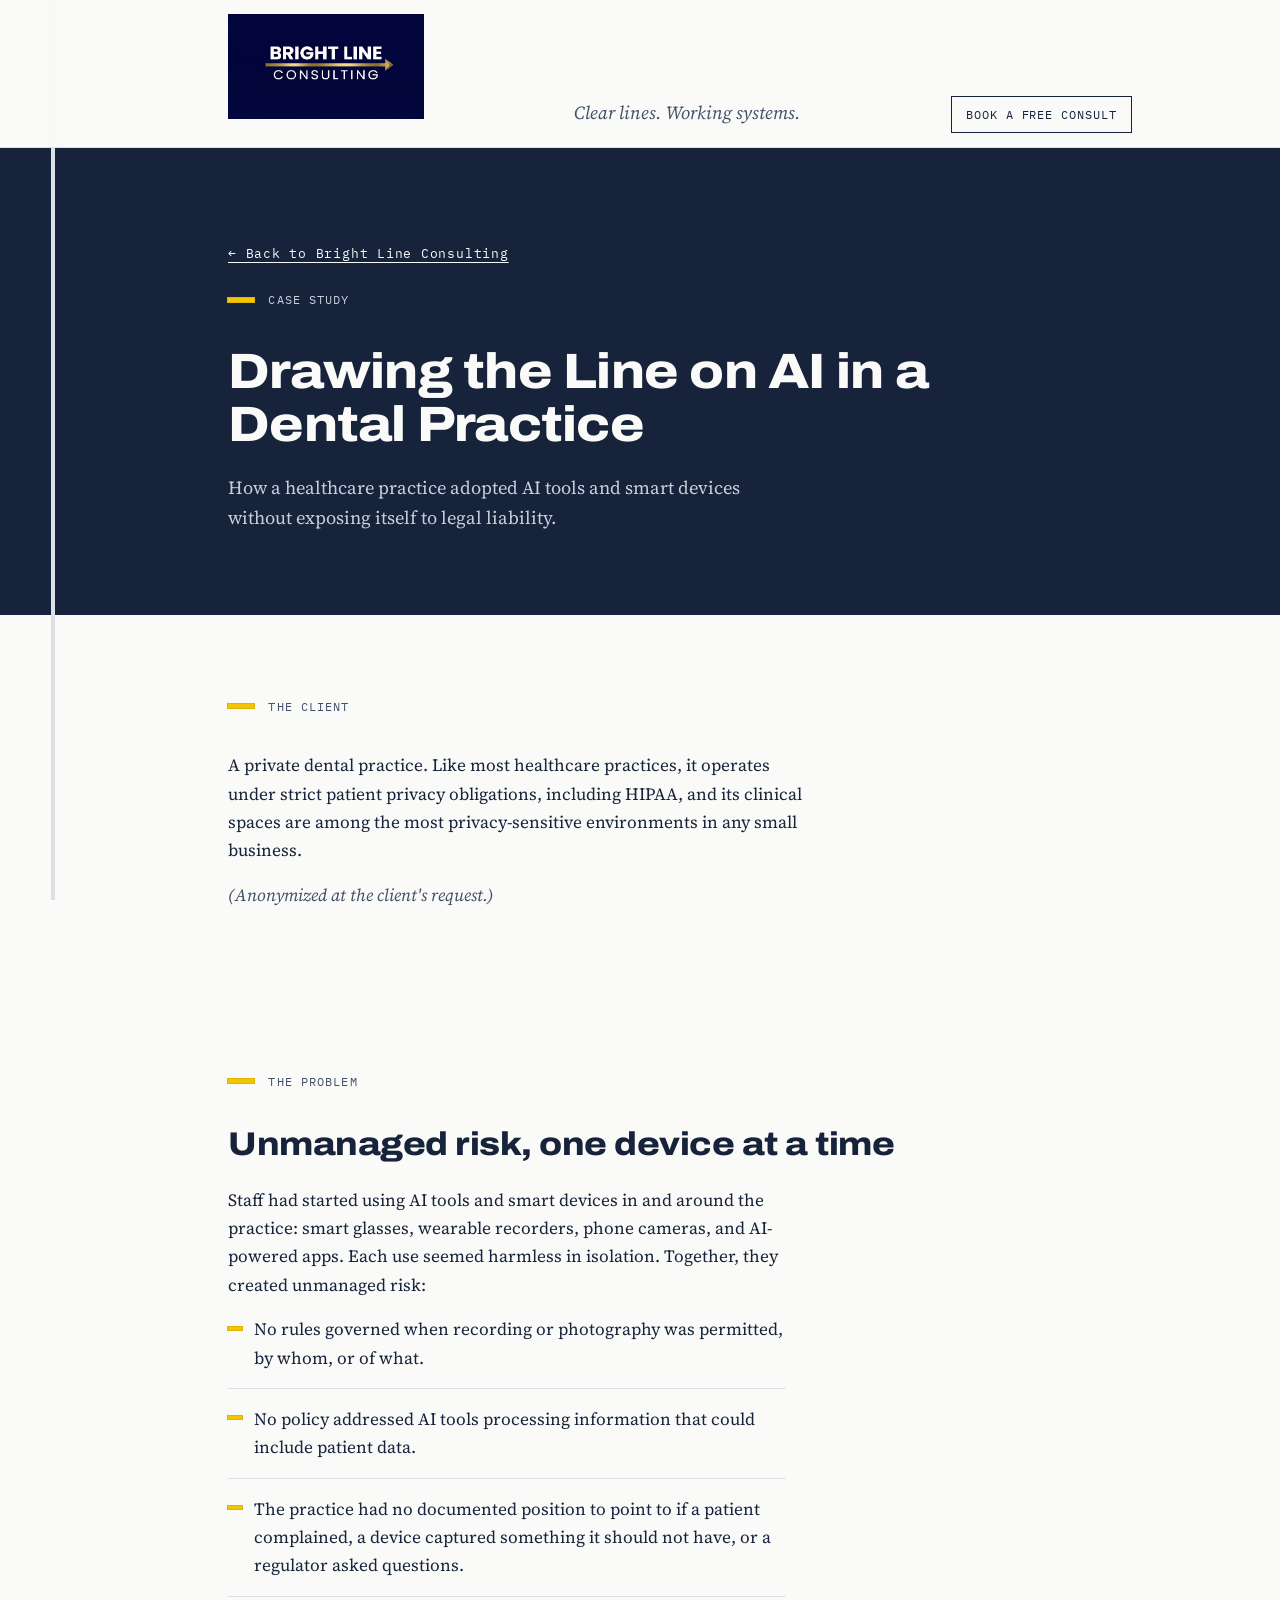
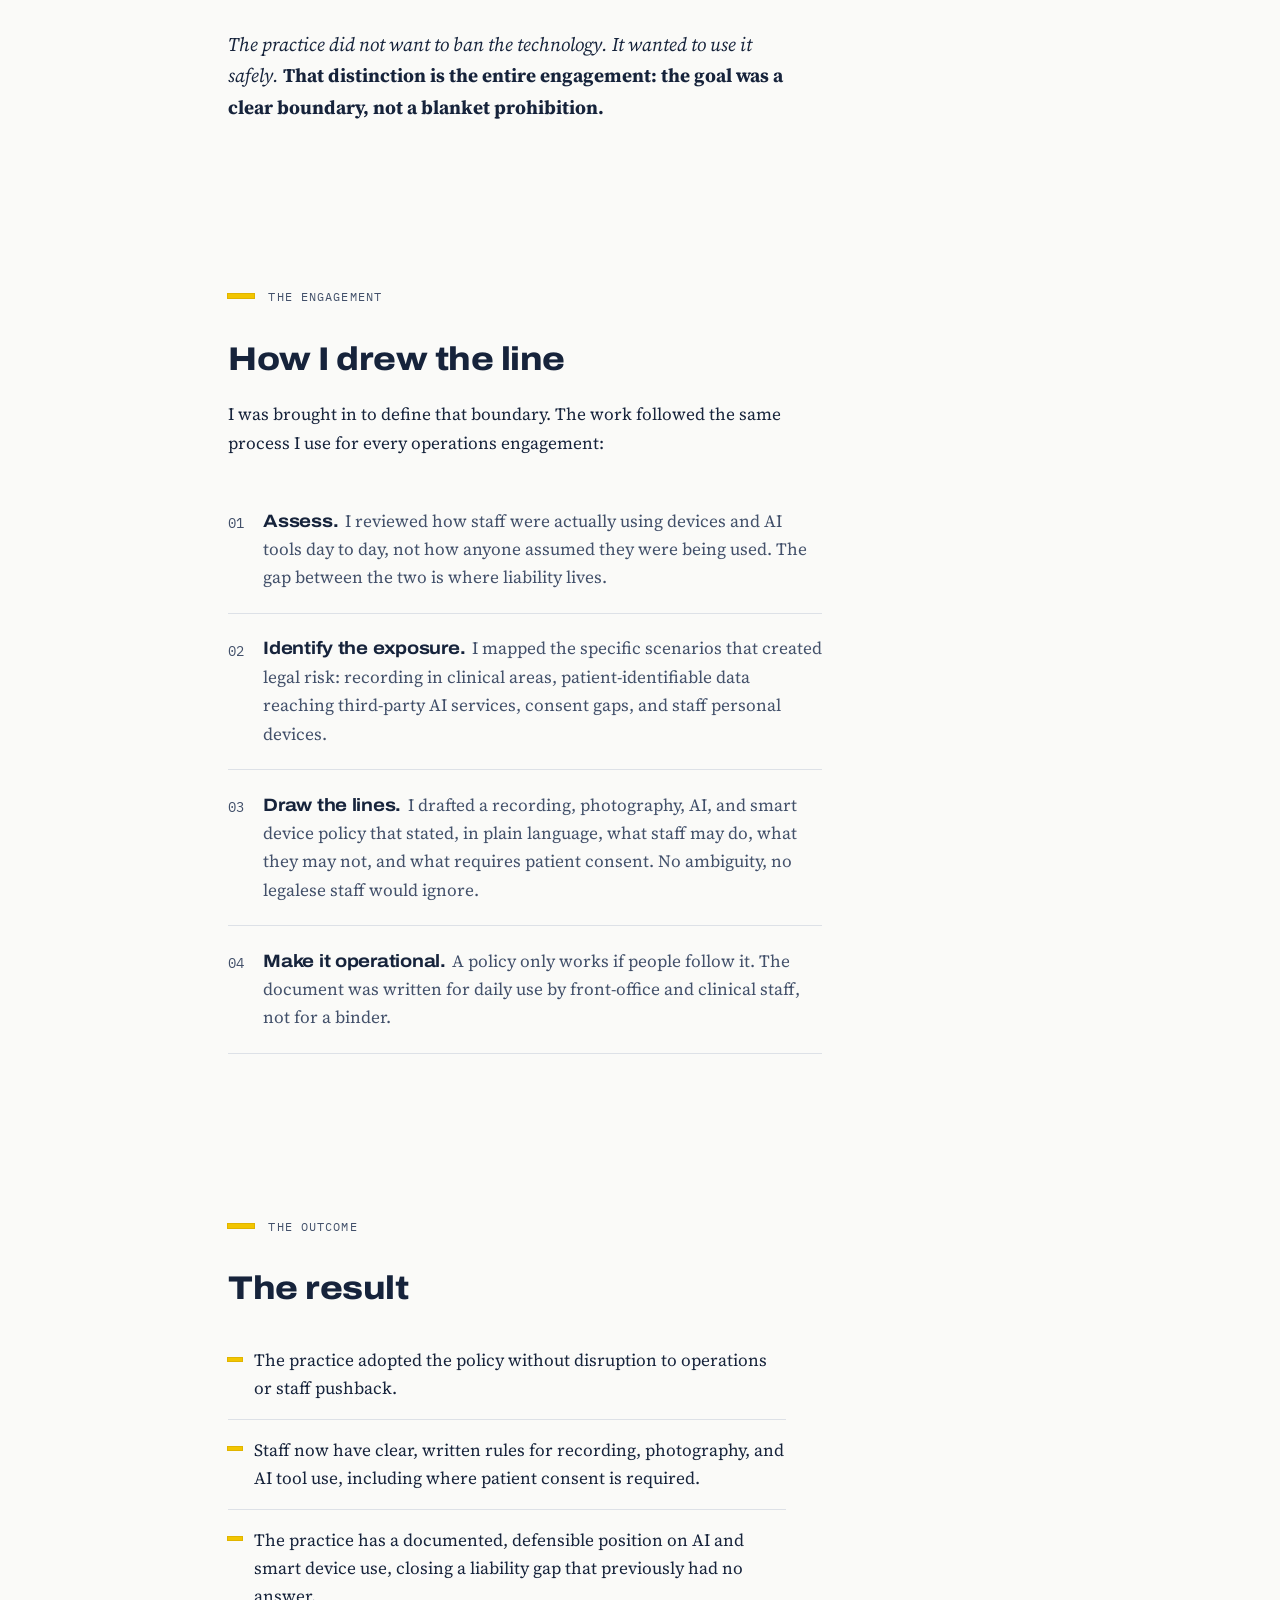
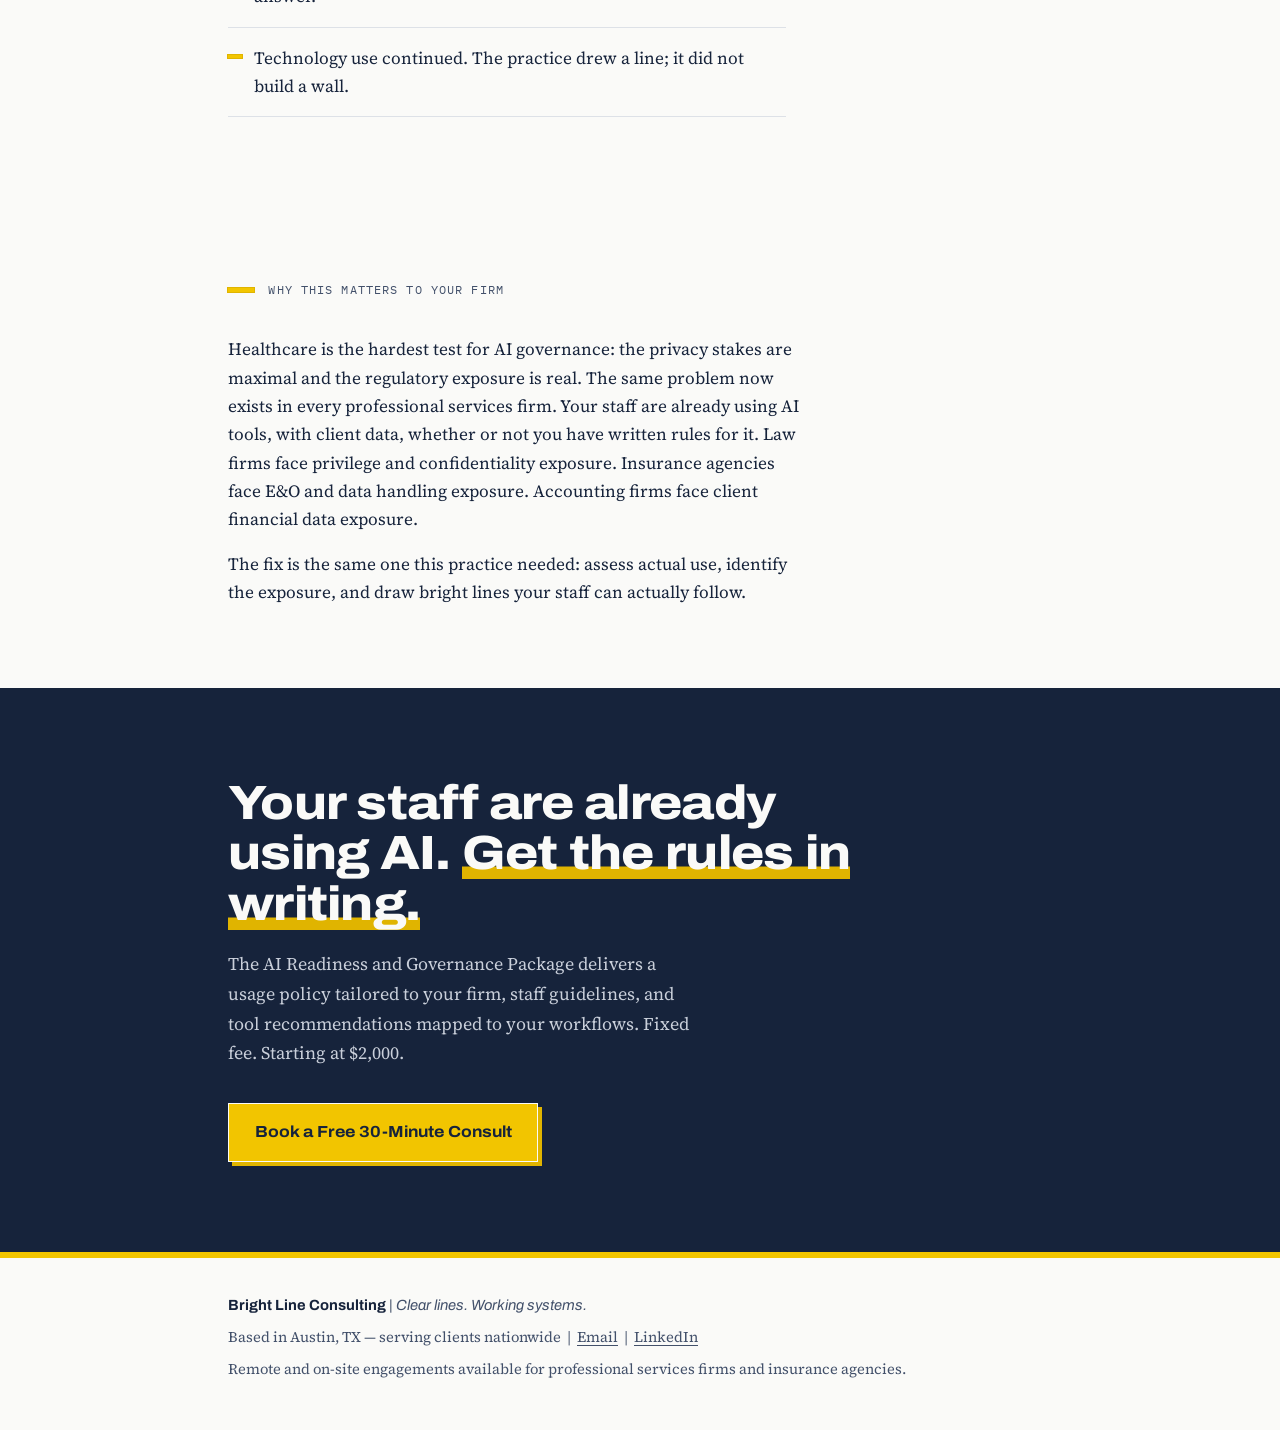
==== case-study-dental.html @ 55d547b2 "Adding dental case study page." ====
<!DOCTYPE html>
<html lang="en">
<head>
<meta charset="UTF-8">
<meta name="viewport" content="width=device-width, initial-scale=1.0">
<title>Case Study: Drawing the Line on AI in a Dental Practice | Bright Line Consulting</title>
<meta name="description" content="How a healthcare practice adopted AI tools and smart devices without exposing itself to legal liability. A Bright Line Consulting case study.">
<link rel="preconnect" href="https://fonts.googleapis.com">
<link rel="preconnect" href="https://fonts.gstatic.com" crossorigin>
<link href="https://fonts.googleapis.com/css2?family=Archivo:wdth,wght@62..125,400..800&family=Source+Serif+4:ital,opsz,wght@0,8..60,400..600;1,8..60,400&family=IBM+Plex+Mono:wght@400;500&display=swap" rel="stylesheet">
<style>
  :root{
    --ink:#16233B;
    --ink-soft:#42506A;
    --paper:#FAFAF8;
    --paper-raise:#FFFFFF;
    --line:#F2C500;         /* the bright line */
    --line-deep:#E0B400;
    --rule:#DDE1E7;
    --max:1080px;
  }
  *{margin:0;padding:0;box-sizing:border-box}
  html{scroll-behavior:smooth}
  @media (prefers-reduced-motion: reduce){
    html{scroll-behavior:auto}
    *,*::before,*::after{animation:none!important;transition:none!important}
  }
  body{
    background:var(--paper);
    color:var(--ink);
    font-family:"Source Serif 4", Georgia, serif;
    font-size:1.075rem;
    line-height:1.65;
    -webkit-font-smoothing:antialiased;
  }
  ::selection{background:var(--line);color:var(--ink)}

  h1,h2,h3,.display{
    font-family:"Archivo", "Helvetica Neue", Arial, sans-serif;
    font-variation-settings:"wdth" 112;
    line-height:1.06;
    letter-spacing:-0.015em;
  }
  .mono{
    font-family:"IBM Plex Mono", ui-monospace, monospace;
    font-size:0.78rem;
    letter-spacing:0.09em;
    text-transform:uppercase;
  }

  a{color:inherit}
  a:focus-visible, button:focus-visible{
    outline:3px solid var(--line-deep);
    outline-offset:3px;
  }

  /* ---------- the running bright line ---------- */
  .track{
    position:fixed;
    top:0;left:clamp(16px, 4vw, 56px);
    width:4px;height:100%;
    background:var(--rule);
    z-index:5;
  }
  .track .fill{
    position:absolute;top:0;left:0;width:100%;
    height:0%;
    background:var(--line);
    box-shadow:0 0 0 0.5px var(--line-deep);
  }

  .wrap{
    max-width:var(--max);
    margin:0 auto;
    padding-left:clamp(56px, 10vw, 140px);
    padding-right:clamp(20px, 5vw, 48px);
  }

  section{padding:clamp(4rem,9vh,7rem) 0;position:relative}

  /* section marker: node on the line */
  .marker{
    display:flex;align-items:center;gap:0.9rem;
    margin-bottom:2.2rem;
  }
  .marker::before{
    content:"";
    width:26px;height:4px;
    background:var(--line);
    outline:1px solid var(--line-deep);
    flex:none;
  }
  .marker .mono{color:var(--ink-soft)}

  /* ---------- header ---------- */
  header{
    position:sticky;top:0;z-index:10;
    background:color-mix(in srgb, var(--paper) 88%, transparent);
    backdrop-filter:blur(8px);
    border-bottom:1px solid var(--rule);
  }
  .nav{
    max-width:var(--max);margin:0 auto;
    padding:0.85rem clamp(20px,5vw,48px) 0.85rem clamp(56px,10vw,140px);
    display:flex;align-items:baseline;justify-content:space-between;gap:1rem;
  }
  .brand{
    font-family:"Archivo",sans-serif;
    font-variation-settings:"wdth" 118;
    font-weight:800;font-size:1.02rem;letter-spacing:0.01em;
    text-decoration:none;white-space:nowrap;
  }
  .brand{display:inline-flex;align-items:center}
  .brand-logo{height:6.6rem;width:auto;display:block}
  .tagline{color:var(--ink-soft);font-size:1.15rem;font-style:italic;display:none}
  @media(min-width:720px){.tagline{display:block}}
  .nav-cta{
    font-family:"IBM Plex Mono",monospace;font-size:0.72rem;letter-spacing:0.08em;
    text-transform:uppercase;text-decoration:none;
    border:1.5px solid var(--ink);
    padding:0.5rem 0.9rem;white-space:nowrap;
    transition:background .15s ease;
  }
  .nav-cta:hover{background:var(--line)}

  /* ---------- page title ---------- */
  .back-link{
    font-family:"IBM Plex Mono",monospace;font-size:0.8rem;letter-spacing:0.06em;
    text-underline-offset:4px;
    display:inline-block;margin-bottom:1.6rem;
  }
  .page-title{
    padding-top:clamp(3.5rem,10vh,6rem);
    background:var(--ink);color:var(--paper);
  }
  .page-title .marker .mono{color:#C9CFDA}
  .page-title h1{
    font-size:clamp(1.9rem, 4.4vw, 3.1rem);
    font-weight:800;
    max-width:22ch;
  }
  .page-title .sub{
    margin-top:1.4rem;
    max-width:58ch;
    font-size:1.15rem;
    color:#C9CFDA;
  }

  /* ---------- article sections ---------- */
  article h2{
    font-size:clamp(1.5rem,2.9vw,2.05rem);font-weight:800;margin-bottom:1.5rem;
  }
  article p{max-width:64ch}
  article p+p{margin-top:1rem}
  .note{font-style:italic;color:var(--ink-soft);margin-top:1rem;max-width:64ch}

  .pain{list-style:none;max-width:62ch}
  .pain li{
    padding:1rem 0 1rem 1.6rem;
    border-bottom:1px solid var(--rule);
    position:relative;
  }
  .pain li::before{
    content:"";
    position:absolute;left:0;top:1.72rem;
    width:14px;height:3px;background:var(--line);outline:1px solid var(--line-deep);
  }
  .closer{
    margin-top:2rem;max-width:56ch;
    font-size:1.2rem;font-style:italic;
  }
  .closer strong{font-style:normal}

  /* ---------- process-style steps ---------- */
  .steps{list-style:none;counter-reset:step;max-width:66ch}
  .steps li{
    counter-increment:step;
    display:grid;grid-template-columns:auto 1fr;gap:1.2rem;
    padding:1.3rem 0;
    border-bottom:1px solid var(--rule);
  }
  .steps li::before{
    content:counter(step, decimal-leading-zero);
    font-family:"IBM Plex Mono",monospace;
    font-size:0.85rem;color:var(--ink-soft);
    padding-top:0.35rem;
  }
  .steps h3{font-size:1.12rem;font-weight:700;display:inline;margin-right:0.4rem}
  .steps p{display:inline;color:var(--ink-soft)}

  .btn{
    display:inline-block;
    font-family:"Archivo",sans-serif;font-variation-settings:"wdth" 110;
    font-weight:700;font-size:1rem;
    background:var(--line);
    color:var(--ink);
    text-decoration:none;
    padding:0.95rem 1.6rem;
    border:1.5px solid var(--ink);
    box-shadow:4px 4px 0 var(--ink);
    transition:transform .12s ease, box-shadow .12s ease;
  }
  .btn:hover{transform:translate(2px,2px);box-shadow:2px 2px 0 var(--ink)}
  .btn:active{transform:translate(4px,4px);box-shadow:0 0 0 var(--ink)}

  /* ---------- final cta ---------- */
  .final{
    background:var(--ink);color:var(--paper);
    padding:clamp(4rem,10vh,7rem) 0;
  }
  .final h2{
    font-size:clamp(1.9rem,4vw,3rem);font-weight:800;
    max-width:20ch;
  }
  .final h2 .hl{box-shadow:inset 0 -0.26em 0 var(--line-deep);color:var(--paper)}
  .final p{margin-top:1.2rem;max-width:52ch;color:#C9CFDA;font-size:1.12rem}
  .final .btn{margin-top:2.2rem;border-color:var(--paper);box-shadow:4px 4px 0 var(--line-deep)}
  .final .btn:hover{box-shadow:2px 2px 0 var(--line-deep)}

  /* ---------- footer ---------- */
  footer{border-top:6px solid var(--line);padding:2.2rem 0 3rem;background:var(--paper)}
  footer .wrap{display:flex;flex-direction:column;gap:0.5rem;font-size:0.92rem;color:var(--ink-soft)}
  footer .fbrand{font-family:"Archivo",sans-serif;font-weight:700;color:var(--ink)}
  footer .fbrand i{font-weight:400;color:var(--ink-soft)}
  footer a{text-underline-offset:3px}

  /* ---------- reveal ---------- */
  .reveal{opacity:0;transform:translateY(14px);transition:opacity .55s ease, transform .55s ease}
  .reveal.in{opacity:1;transform:none}
  @media (prefers-reduced-motion: reduce){.reveal{opacity:1;transform:none}}
</style>
<link href="https://assets.calendly.com/assets/external/widget.css" rel="stylesheet">
<script src="https://assets.calendly.com/assets/external/widget.js" async></script>
</head>
<body>

<div class="track" aria-hidden="true"><div class="fill" id="lineFill"></div></div>

<header>
  <div class="nav">
    <a class="brand" href="index.html#top"><img src="logo.png" alt="Bright Line Consulting" class="brand-logo"></a>
    <span class="tagline">Clear lines. Working systems.</span>
    <a class="nav-cta" href="#book">Book a free consult</a>
  </div>
</header>

<main id="top">

  <!-- PAGE TITLE -->
  <section class="page-title">
    <div class="wrap">
      <a class="back-link reveal" href="index.html">&larr; Back to Bright Line Consulting</a>
      <div class="marker reveal"><span class="mono">Case study</span></div>
      <h1 class="reveal">Drawing the Line on AI in a Dental Practice</h1>
      <p class="sub reveal">How a healthcare practice adopted AI tools and smart devices without exposing itself to legal liability.</p>
    </div>
  </section>

  <!-- THE CLIENT -->
  <section class="wrap">
    <article>
      <div class="marker reveal"><span class="mono">The client</span></div>
      <p class="reveal">A private dental practice. Like most healthcare practices, it operates under strict patient privacy obligations, including HIPAA, and its clinical spaces are among the most privacy-sensitive environments in any small business.</p>
      <p class="note reveal">(Anonymized at the client's request.)</p>
    </article>
  </section>

  <!-- THE PROBLEM -->
  <section class="wrap">
    <article>
      <div class="marker reveal"><span class="mono">The problem</span></div>
      <h2 class="reveal">Unmanaged risk, one device at a time</h2>
      <p class="reveal">Staff had started using AI tools and smart devices in and around the practice: smart glasses, wearable recorders, phone cameras, and AI-powered apps. Each use seemed harmless in isolation. Together, they created unmanaged risk:</p>
      <ul class="pain reveal">
        <li>No rules governed when recording or photography was permitted, by whom, or of what.</li>
        <li>No policy addressed AI tools processing information that could include patient data.</li>
        <li>The practice had no documented position to point to if a patient complained, a device captured something it should not have, or a regulator asked questions.</li>
      </ul>
      <p class="closer reveal">The practice did not want to ban the technology. It wanted to use it safely. <strong>That distinction is the entire engagement: the goal was a clear boundary, not a blanket prohibition.</strong></p>
    </article>
  </section>

  <!-- THE ENGAGEMENT -->
  <section class="wrap">
    <article>
      <div class="marker reveal"><span class="mono">The engagement</span></div>
      <h2 class="reveal">How I drew the line</h2>
      <p class="reveal" style="margin-bottom:1.8rem">I was brought in to define that boundary. The work followed the same process I use for every operations engagement:</p>
      <ol class="steps">
        <li class="reveal"><div><h3>Assess.</h3><p>I reviewed how staff were actually using devices and AI tools day to day, not how anyone assumed they were being used. The gap between the two is where liability lives.</p></div></li>
        <li class="reveal"><div><h3>Identify the exposure.</h3><p>I mapped the specific scenarios that created legal risk: recording in clinical areas, patient-identifiable data reaching third-party AI services, consent gaps, and staff personal devices.</p></div></li>
        <li class="reveal"><div><h3>Draw the lines.</h3><p>I drafted a recording, photography, AI, and smart device policy that stated, in plain language, what staff may do, what they may not, and what requires patient consent. No ambiguity, no legalese staff would ignore.</p></div></li>
        <li class="reveal"><div><h3>Make it operational.</h3><p>A policy only works if people follow it. The document was written for daily use by front-office and clinical staff, not for a binder.</p></div></li>
      </ol>
    </article>
  </section>

  <!-- THE OUTCOME -->
  <section class="wrap">
    <article>
      <div class="marker reveal"><span class="mono">The outcome</span></div>
      <h2 class="reveal">The result</h2>
      <ul class="pain reveal">
        <li>The practice adopted the policy without disruption to operations or staff pushback.</li>
        <li>Staff now have clear, written rules for recording, photography, and AI tool use, including where patient consent is required.</li>
        <li>The practice has a documented, defensible position on AI and smart device use, closing a liability gap that previously had no answer.</li>
        <li>Technology use continued. The practice drew a line; it did not build a wall.</li>
      </ul>
    </article>
  </section>

  <!-- WHY THIS MATTERS -->
  <section class="wrap">
    <article>
      <div class="marker reveal"><span class="mono">Why this matters to your firm</span></div>
      <p class="reveal">Healthcare is the hardest test for AI governance: the privacy stakes are maximal and the regulatory exposure is real. The same problem now exists in every professional services firm. Your staff are already using AI tools, with client data, whether or not you have written rules for it. Law firms face privilege and confidentiality exposure. Insurance agencies face E&amp;O and data handling exposure. Accounting firms face client financial data exposure.</p>
      <p class="reveal">The fix is the same one this practice needed: assess actual use, identify the exposure, and draw bright lines your staff can actually follow.</p>
    </article>
  </section>

  <!-- CLOSING CTA -->
  <section class="final" id="book">
    <div class="wrap">
      <h2 class="reveal">Your staff are already using AI. <span class="hl">Get the rules in writing.</span></h2>
      <p class="reveal">The AI Readiness and Governance Package delivers a usage policy tailored to your firm, staff guidelines, and tool recommendations mapped to your workflows. Fixed fee. Starting at $2,000.</p>
      <a class="btn reveal" href="https://calendly.com/rk-brightlineops/30min" onclick="Calendly.initPopupWidget({url:'https://calendly.com/rk-brightlineops/30min'});return false;">Book a Free 30-Minute Consult</a>
    </div>
  </section>

</main>

<footer>
  <div class="wrap">
    <div class="fbrand">Bright Line Consulting <i>| Clear lines. Working systems.</i></div>
    <div>Based in Austin, TX &mdash; serving clients nationwide &nbsp;|&nbsp; <a href="mailto:rk@brightlineops.llc">Email</a> &nbsp;|&nbsp; <a href="https://www.linkedin.com/company/consult-bright-line" target="_blank" rel="noopener">LinkedIn</a></div>
    <div>Remote and on-site engagements available for professional services firms and insurance agencies.</div>
  </div>
</footer>

<script>
  // The bright line grows with scroll progress
  const fill = document.getElementById('lineFill');
  const reduce = window.matchMedia('(prefers-reduced-motion: reduce)').matches;
  function updateLine(){
    const doc = document.documentElement;
    const max = doc.scrollHeight - window.innerHeight;
    const p = max > 0 ? Math.min(1, window.scrollY / max) : 1;
    fill.style.height = (p * 100).toFixed(2) + '%';
  }
  if (reduce){ fill.style.height = '100%'; }
  else {
    updateLine();
    window.addEventListener('scroll', updateLine, {passive:true});
    window.addEventListener('resize', updateLine);
  }

  // Section reveals
  const els = document.querySelectorAll('.reveal');
  if (reduce || !('IntersectionObserver' in window)){
    els.forEach(e => e.classList.add('in'));
  } else {
    const io = new IntersectionObserver(entries => {
      entries.forEach(en => { if (en.isIntersecting){ en.target.classList.add('in'); io.unobserve(en.target); } });
    }, {threshold:0.12});
    els.forEach(e => io.observe(e));
  }
</script>

</body>
</html>
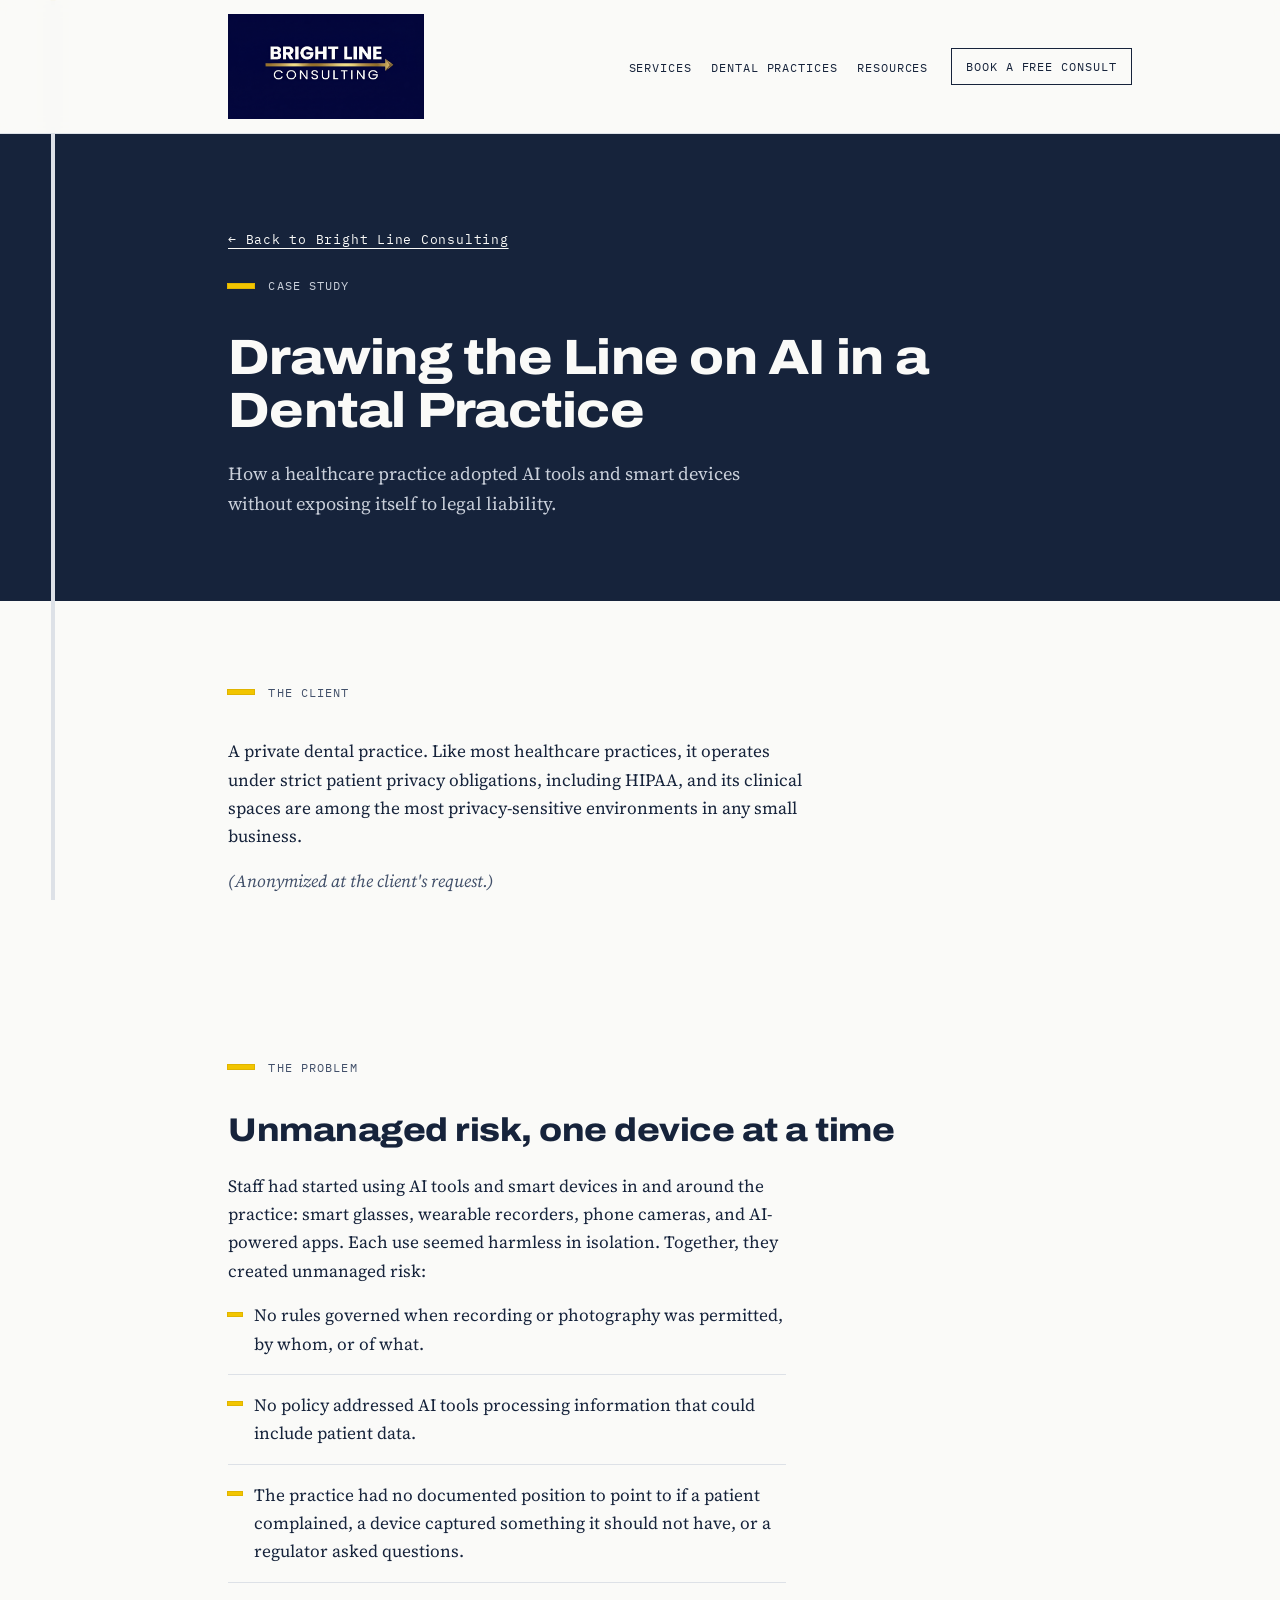
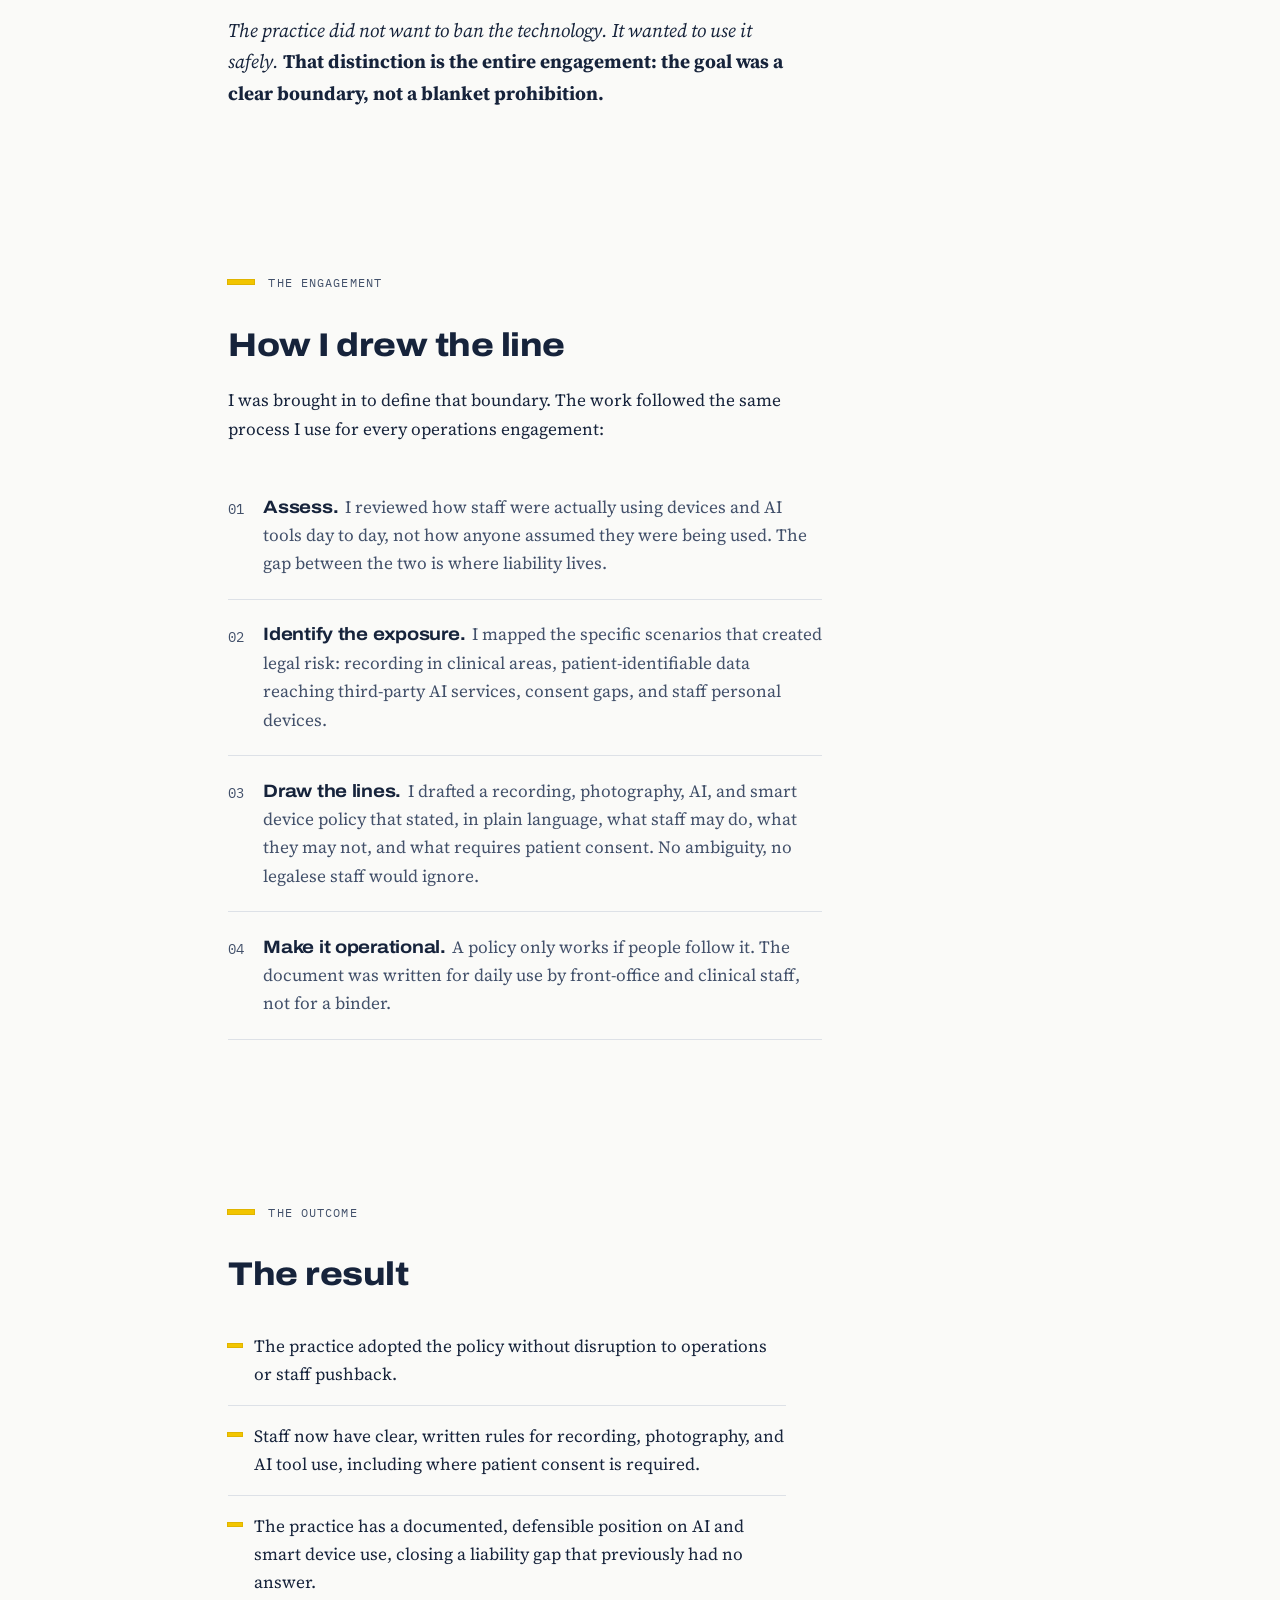
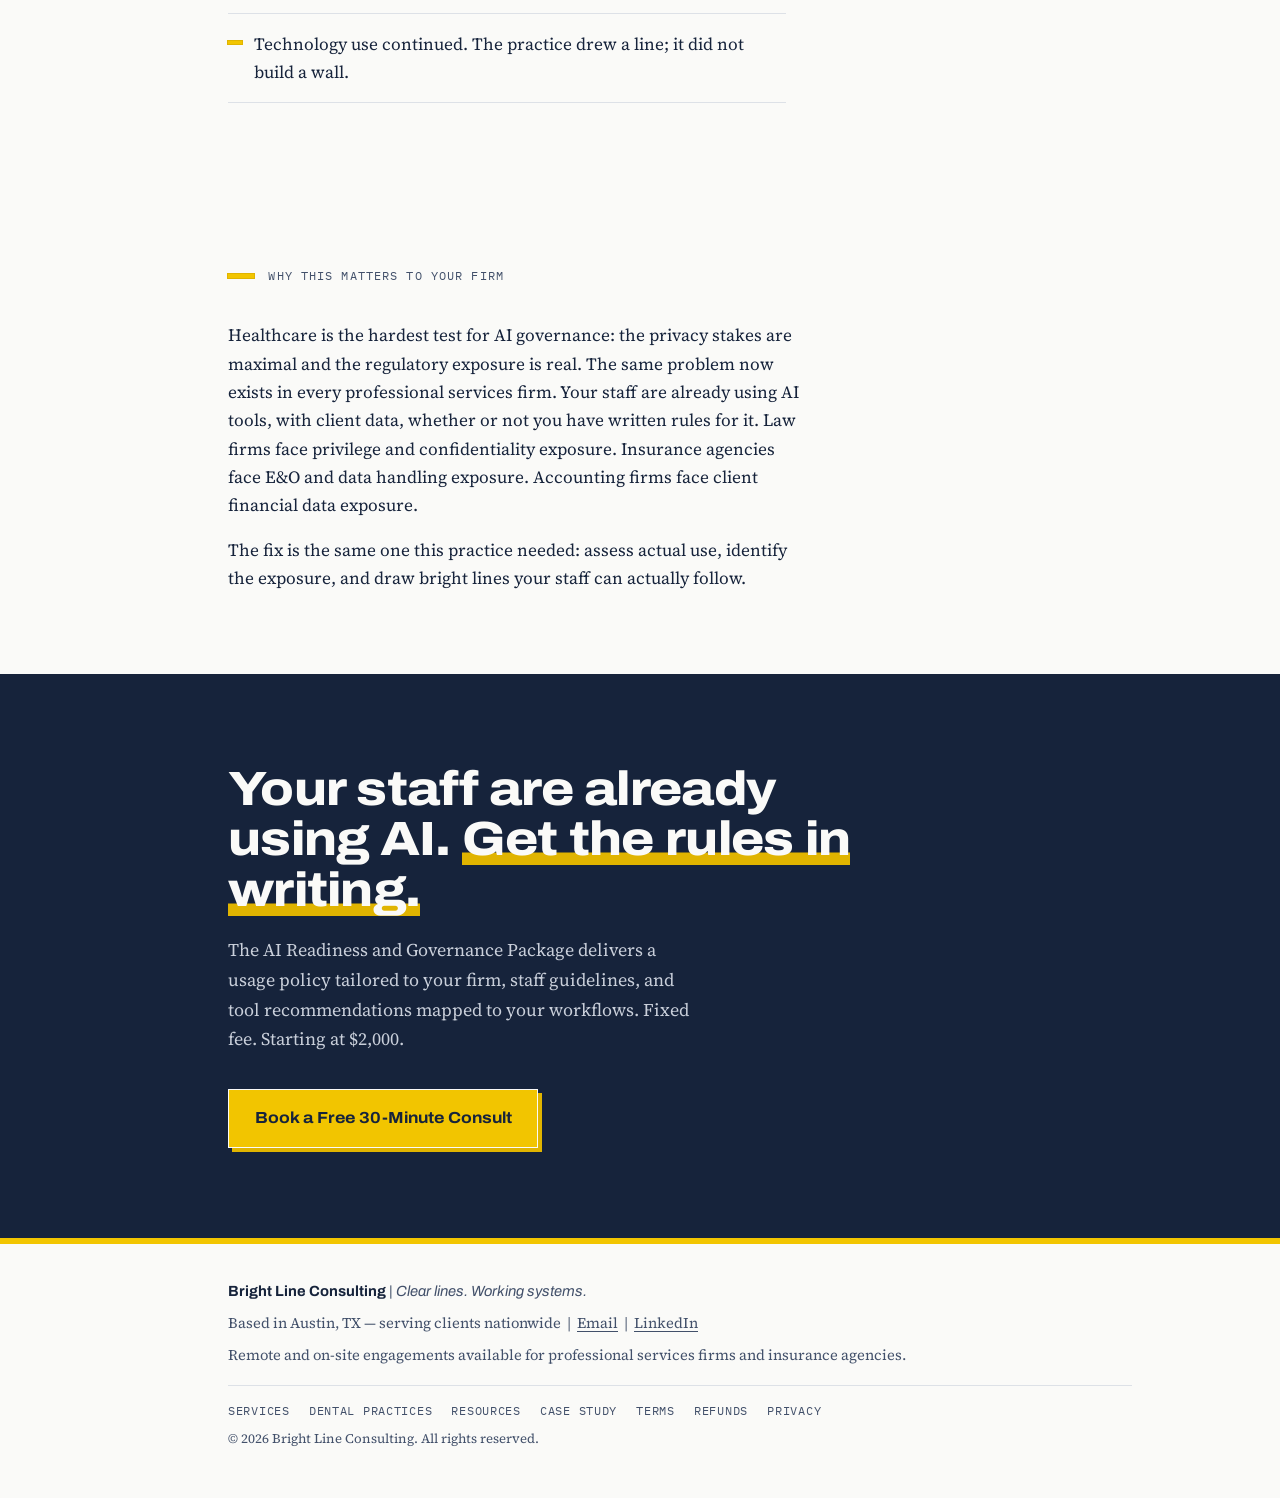
==== commit 8df86b7a: "Add new resources and policies pages for Bright Line Consulting - Created hygiene-bonus-calculator.h" ====
--- a/case-study-dental.html
+++ b/case-study-dental.html
@@ -7,6 +7,7 @@
 <meta name="description" content="How a healthcare practice adopted AI tools and smart devices without exposing itself to legal liability. A Bright Line Consulting case study.">
 <link rel="preconnect" href="https://fonts.googleapis.com">
 <link rel="preconnect" href="https://fonts.gstatic.com" crossorigin>
+<link rel="stylesheet" href="assets/site.css">
 <link href="https://fonts.googleapis.com/css2?family=Archivo:wdth,wght@62..125,400..800&family=Source+Serif+4:ital,opsz,wght@0,8..60,400..600;1,8..60,400&family=IBM+Plex+Mono:wght@400;500&display=swap" rel="stylesheet">
 <style>
   :root{
@@ -102,7 +103,8 @@
   .nav{
     max-width:var(--max);margin:0 auto;
     padding:0.85rem clamp(20px,5vw,48px) 0.85rem clamp(56px,10vw,140px);
-    display:flex;align-items:baseline;justify-content:space-between;gap:1rem;
+    display:flex;align-items:center;justify-content:space-between;gap:1rem;
+    flex-wrap:wrap;
   }
   .brand{
     font-family:"Archivo",sans-serif;
@@ -113,7 +115,7 @@
   .brand{display:inline-flex;align-items:center}
   .brand-logo{height:6.6rem;width:auto;display:block}
   .tagline{color:var(--ink-soft);font-size:1.15rem;font-style:italic;display:none}
-  @media(min-width:720px){.tagline{display:block}}
+  
   .nav-cta{
     font-family:"IBM Plex Mono",monospace;font-size:0.72rem;letter-spacing:0.08em;
     text-transform:uppercase;text-decoration:none;
@@ -240,7 +242,14 @@
   <div class="nav">
     <a class="brand" href="index.html#top"><img src="logo.png" alt="Bright Line Consulting" class="brand-logo"></a>
     <span class="tagline">Clear lines. Working systems.</span>
-    <a class="nav-cta" href="#book">Book a free consult</a>
+    <div class="nav-right">
+      <ul class="nav-links">
+        <li><a href="index.html#services">Services</a></li>
+        <li><a href="dental.html">Dental practices</a></li>
+        <li><a href="resources.html">Resources</a></li>
+      </ul>
+      <a class="nav-cta" href="#book">Book a free consult</a>
+    </div>
   </div>
 </header>
 
@@ -334,6 +343,16 @@
     <div class="fbrand">Bright Line Consulting <i>| Clear lines. Working systems.</i></div>
     <div>Based in Austin, TX &mdash; serving clients nationwide &nbsp;|&nbsp; <a href="mailto:rk@brightlineops.llc">Email</a> &nbsp;|&nbsp; <a href="https://www.linkedin.com/company/consult-bright-line" target="_blank" rel="noopener">LinkedIn</a></div>
     <div>Remote and on-site engagements available for professional services firms and insurance agencies.</div>
+    <ul class="flinks">
+      <li><a href="index.html#services">Services</a></li>
+      <li><a href="dental.html">Dental practices</a></li>
+      <li><a href="resources.html">Resources</a></li>
+      <li><a href="case-study-dental.html">Case study</a></li>
+      <li><a href="terms.html">Terms</a></li>
+      <li><a href="refunds.html">Refunds</a></li>
+      <li><a href="privacy.html">Privacy</a></li>
+    </ul>
+    <div class="fcopy">&copy; 2026 Bright Line Consulting. All rights reserved.</div>
   </div>
 </footer>
 
--- a/assets/site.css
+++ b/assets/site.css
@@ -0,0 +1,351 @@
+/* Bright Line Consulting: shared styles for every page.
+   index.html and case-study-dental.html keep their own inline styles,
+   which load after this file and match it. */
+
+:root{
+  --ink:#16233B;
+  --ink-soft:#42506A;
+  --paper:#FAFAF8;
+  --paper-raise:#FFFFFF;
+  --line:#F2C500;         /* the bright line */
+  --line-deep:#E0B400;
+  --rule:#DDE1E7;
+  --max:1080px;
+}
+*{margin:0;padding:0;box-sizing:border-box}
+[hidden]{display:none!important}
+html{scroll-behavior:smooth}
+@media (prefers-reduced-motion: reduce){
+  html{scroll-behavior:auto}
+  *,*::before,*::after{animation:none!important;transition:none!important}
+}
+body{
+  background:var(--paper);
+  color:var(--ink);
+  font-family:"Source Serif 4", Georgia, serif;
+  font-size:1.075rem;
+  line-height:1.65;
+  -webkit-font-smoothing:antialiased;
+}
+::selection{background:var(--line);color:var(--ink)}
+
+h1,h2,h3,.display{
+  font-family:"Archivo", "Helvetica Neue", Arial, sans-serif;
+  font-variation-settings:"wdth" 112;
+  line-height:1.06;
+  letter-spacing:-0.015em;
+}
+.mono{
+  font-family:"IBM Plex Mono", ui-monospace, monospace;
+  font-size:0.78rem;
+  letter-spacing:0.09em;
+  text-transform:uppercase;
+}
+a{color:inherit}
+a:focus-visible, button:focus-visible, summary:focus-visible{
+  outline:3px solid var(--line-deep);
+  outline-offset:3px;
+}
+
+/* ---------- the running bright line ---------- */
+.track{
+  position:fixed;
+  top:0;left:clamp(16px, 4vw, 56px);
+  width:4px;height:100%;
+  background:var(--rule);
+  z-index:5;
+}
+.track .fill{
+  position:absolute;top:0;left:0;width:100%;
+  height:0%;
+  background:var(--line);
+  box-shadow:0 0 0 0.5px var(--line-deep);
+}
+
+.wrap{
+  max-width:var(--max);
+  margin:0 auto;
+  padding-left:clamp(56px, 10vw, 140px);
+  padding-right:clamp(20px, 5vw, 48px);
+}
+section{padding:clamp(3.5rem,8vh,6rem) 0;position:relative}
+
+.marker{display:flex;align-items:center;gap:0.9rem;margin-bottom:2rem}
+.marker::before{
+  content:"";width:26px;height:4px;
+  background:var(--line);outline:1px solid var(--line-deep);flex:none;
+}
+.marker .mono{color:var(--ink-soft)}
+
+/* ---------- header ---------- */
+header{
+  position:sticky;top:0;z-index:10;
+  background:color-mix(in srgb, var(--paper) 88%, transparent);
+  backdrop-filter:blur(8px);
+  border-bottom:1px solid var(--rule);
+}
+.nav{
+  max-width:var(--max);margin:0 auto;
+  padding:0.85rem clamp(20px,5vw,48px) 0.85rem clamp(56px,10vw,140px);
+  display:flex;align-items:center;justify-content:space-between;gap:1rem;
+  flex-wrap:wrap;
+}
+.brand{display:inline-flex;align-items:center;text-decoration:none}
+.brand-logo{height:6.6rem;width:auto;display:block}
+.tagline{display:none} /* tagline lives in the footer; the header holds the nav */
+.nav-right{display:flex;align-items:center;gap:1.4rem;flex-wrap:wrap}
+.nav-links{display:flex;gap:1.2rem;list-style:none}
+.nav-links a{
+  font-family:"IBM Plex Mono",monospace;font-size:0.72rem;letter-spacing:0.08em;
+  text-transform:uppercase;text-decoration:none;
+  padding:0.2rem 0;
+  border-bottom:2px solid transparent;
+}
+.nav-links a:hover{border-bottom-color:var(--line)}
+.nav-links a[aria-current="page"]{border-bottom-color:var(--line-deep)}
+.nav-cta{
+  font-family:"IBM Plex Mono",monospace;font-size:0.72rem;letter-spacing:0.08em;
+  text-transform:uppercase;text-decoration:none;
+  border:1.5px solid var(--ink);
+  padding:0.5rem 0.9rem;white-space:nowrap;
+  transition:background .15s ease;
+}
+.nav-cta:hover{background:var(--line)}
+@media(max-width:640px){
+  .brand-logo{height:4.4rem}
+  .nav-right{width:100%;justify-content:space-between;gap:0.8rem}
+  .nav-links{gap:0.9rem}
+}
+
+/* ---------- page title band ---------- */
+.page-title{
+  padding-top:clamp(3.5rem,10vh,6rem);
+  background:var(--ink);color:var(--paper);
+}
+.page-title .marker .mono{color:#C9CFDA}
+.page-title h1{
+  font-size:clamp(1.9rem, 4.4vw, 3.1rem);
+  font-weight:800;
+  max-width:22ch;
+}
+.page-title h1 .hl{box-shadow:inset 0 -0.26em 0 var(--line-deep);color:var(--paper)}
+.page-title .sub{margin-top:1.4rem;max-width:58ch;font-size:1.15rem;color:#C9CFDA}
+.back-link{
+  font-family:"IBM Plex Mono",monospace;font-size:0.8rem;letter-spacing:0.06em;
+  text-underline-offset:4px;display:inline-block;margin-bottom:1.6rem;
+}
+
+/* ---------- prose ---------- */
+.prose h2, h2.section-h{
+  font-size:clamp(1.5rem,2.9vw,2.05rem);font-weight:800;margin-bottom:1.4rem;
+}
+.prose h3{font-size:1.15rem;font-weight:700;margin:1.8rem 0 0.6rem}
+.prose p{max-width:64ch}
+.prose p+p{margin-top:1rem}
+.prose ul.plain{margin:0.8rem 0 0 1.2rem;max-width:62ch}
+.prose ul.plain li{margin:0.35rem 0}
+.note{font-style:italic;color:var(--ink-soft);margin-top:1rem;max-width:64ch}
+
+.pain{list-style:none;max-width:62ch}
+.pain li{padding:1rem 0 1rem 1.6rem;border-bottom:1px solid var(--rule);position:relative}
+.pain li::before{
+  content:"";position:absolute;left:0;top:1.72rem;
+  width:14px;height:3px;background:var(--line);outline:1px solid var(--line-deep);
+}
+.closer{margin-top:2rem;max-width:56ch;font-size:1.2rem;font-style:italic}
+.closer strong{font-style:normal}
+
+/* ---------- numbered steps ---------- */
+.steps{list-style:none;counter-reset:step;max-width:66ch}
+.steps li{
+  counter-increment:step;
+  display:grid;grid-template-columns:auto 1fr;gap:1.2rem;
+  padding:1.3rem 0;border-bottom:1px solid var(--rule);
+}
+.steps li::before{
+  content:counter(step, decimal-leading-zero);
+  font-family:"IBM Plex Mono",monospace;font-size:0.85rem;color:var(--ink-soft);
+  padding-top:0.35rem;
+}
+.steps h3{font-size:1.12rem;font-weight:700;display:inline;margin:0 0.4rem 0 0}
+.steps p{display:inline;color:var(--ink-soft)}
+
+/* ---------- buttons ---------- */
+.btn{
+  display:inline-block;
+  font-family:"Archivo",sans-serif;font-variation-settings:"wdth" 110;
+  font-weight:700;font-size:1rem;
+  background:var(--line);color:var(--ink);
+  text-decoration:none;
+  padding:0.95rem 1.6rem;
+  border:1.5px solid var(--ink);
+  box-shadow:4px 4px 0 var(--ink);
+  transition:transform .12s ease, box-shadow .12s ease;
+}
+.btn:hover{transform:translate(2px,2px);box-shadow:2px 2px 0 var(--ink)}
+.btn:active{transform:translate(4px,4px);box-shadow:0 0 0 var(--ink)}
+.btn-ghost{background:var(--paper-raise)}
+.on-ink .btn{border-color:var(--paper);box-shadow:4px 4px 0 var(--line-deep)}
+.on-ink .btn:hover{box-shadow:2px 2px 0 var(--line-deep)}
+.cta-row{margin-top:2.2rem;display:flex;flex-wrap:wrap;align-items:center;gap:1.2rem 1.6rem}
+.fineprint{
+  font-family:"IBM Plex Mono",monospace;font-size:0.76rem;letter-spacing:0.04em;
+  color:inherit;opacity:0.8;
+}
+.link-quiet{
+  font-family:"IBM Plex Mono",monospace;font-size:0.8rem;letter-spacing:0.06em;
+  text-underline-offset:4px;
+}
+
+/* ---------- cards ---------- */
+.cards{display:grid;gap:1.4rem;margin-top:0.5rem}
+@media(min-width:860px){
+  .cards.two{grid-template-columns:repeat(2,1fr)}
+  .cards.three{grid-template-columns:repeat(3,1fr)}
+}
+.card{
+  background:var(--paper-raise);
+  border:1.5px solid var(--ink);
+  padding:1.6rem 1.5rem 1.4rem;
+  display:flex;flex-direction:column;gap:0.9rem;
+  position:relative;
+}
+.card::before{content:"";position:absolute;top:0;left:0;right:0;height:6px;background:var(--line)}
+.card h3{font-size:1.22rem;font-weight:700;margin:0.4rem 0 0}
+.card p{font-size:0.98rem;color:var(--ink-soft);flex:1}
+.card .card-links{display:flex;flex-wrap:wrap;gap:0.8rem 1.2rem;align-items:center}
+.fee{
+  font-family:"IBM Plex Mono",monospace;font-size:0.8rem;letter-spacing:0.05em;
+  border-top:1px dashed var(--rule);padding-top:0.9rem;
+}
+.fee b{font-weight:500;background:var(--line);padding:0.1em 0.3em}
+
+/* ---------- product: what's inside ---------- */
+.contents{list-style:none;max-width:70ch;border-top:1.5px solid var(--ink)}
+.contents li{
+  display:grid;grid-template-columns:7.5rem 1fr;gap:1.2rem;
+  padding:1.15rem 0;border-bottom:1px solid var(--rule);
+}
+.contents .part{
+  font-family:"IBM Plex Mono",monospace;font-size:0.76rem;letter-spacing:0.08em;
+  text-transform:uppercase;color:var(--ink-soft);padding-top:0.25rem;
+}
+.contents h3{font-size:1.08rem;font-weight:700;margin:0 0 0.3rem}
+.contents p{color:var(--ink-soft);font-size:0.98rem}
+@media(max-width:560px){.contents li{grid-template-columns:1fr;gap:0.3rem}}
+
+/* ---------- two traps / model ---------- */
+.split{display:grid;gap:1.4rem;max-width:880px}
+@media(min-width:760px){.split{grid-template-columns:1fr 1fr}}
+.split > div{border-left:3px solid var(--line);padding:0.2rem 0 0.2rem 1.1rem}
+.split h3{font-size:1.1rem;font-weight:700;margin:0 0 0.4rem}
+.split p{color:var(--ink-soft);font-size:0.98rem}
+
+.worked{
+  background:var(--ink);color:var(--paper);
+  padding:1.6rem 1.7rem;max-width:640px;position:relative;margin-top:2rem;
+}
+.worked::before{content:"";position:absolute;left:0;top:0;bottom:0;width:6px;background:var(--line)}
+.worked .mono{color:var(--line);display:block;margin-bottom:0.9rem}
+.worked table{width:100%;border-collapse:collapse;font-size:0.98rem}
+.worked td{padding:0.35rem 0;border-bottom:1px solid rgba(255,255,255,0.12);color:#E7EAF0}
+.worked td:last-child{text-align:right;font-family:"IBM Plex Mono",monospace;font-size:0.9rem}
+.worked tr.total td{color:var(--paper);font-weight:600;border-bottom:none;padding-top:0.7rem}
+.worked tr.total td:last-child{color:var(--line)}
+
+/* ---------- buy box ---------- */
+.buy{
+  border:1.5px solid var(--ink);background:var(--paper-raise);
+  padding:1.8rem 1.7rem;max-width:560px;position:relative;
+}
+.buy::before{content:"";position:absolute;top:0;left:0;right:0;height:6px;background:var(--line)}
+.buy .price{
+  font-family:"Archivo",sans-serif;font-variation-settings:"wdth" 112;
+  font-weight:800;font-size:2.4rem;line-height:1;margin:0.6rem 0 0.4rem;
+}
+.buy ul{list-style:none;margin:1rem 0 1.4rem}
+.buy li{padding:0.35rem 0 0.35rem 1.4rem;position:relative;font-size:0.98rem}
+.buy li::before{
+  content:"";position:absolute;left:0;top:0.95rem;
+  width:10px;height:3px;background:var(--line);outline:1px solid var(--line-deep);
+}
+
+/* ---------- path (dental page) ---------- */
+.path{list-style:none;display:grid;gap:1.4rem;counter-reset:path}
+@media(min-width:900px){.path{grid-template-columns:repeat(3,1fr)}}
+.path li{
+  counter-increment:path;
+  border:1.5px solid var(--ink);background:var(--paper-raise);
+  padding:1.5rem 1.4rem 1.3rem;display:flex;flex-direction:column;gap:0.75rem;position:relative;
+}
+.path li::before{
+  content:"Step " counter(path, decimal-leading-zero);
+  font-family:"IBM Plex Mono",monospace;font-size:0.74rem;letter-spacing:0.09em;
+  text-transform:uppercase;color:var(--ink);
+  background:var(--line);align-self:flex-start;padding:0.2rem 0.5rem;
+}
+.path h3{font-size:1.18rem;font-weight:700;margin:0}
+.path p{font-size:0.98rem;color:var(--ink-soft);flex:1}
+.path a.go{
+  font-family:"IBM Plex Mono",monospace;font-size:0.78rem;letter-spacing:0.06em;
+  text-underline-offset:4px;
+}
+
+/* ---------- FAQ ---------- */
+.faq{max-width:68ch;border-top:1.5px solid var(--ink)}
+.faq details{border-bottom:1px solid var(--rule)}
+.faq summary{
+  cursor:pointer;list-style:none;
+  font-family:"Archivo",sans-serif;font-variation-settings:"wdth" 108;
+  font-weight:700;font-size:1.05rem;
+  padding:1.05rem 2rem 1.05rem 0;position:relative;
+}
+.faq summary::-webkit-details-marker{display:none}
+.faq summary::after{
+  content:"+";position:absolute;right:0.2rem;top:0.95rem;
+  font-family:"IBM Plex Mono",monospace;font-weight:400;font-size:1.2rem;
+}
+.faq details[open] summary::after{content:"\2013"}
+.faq details p{padding:0 0 1.2rem;color:var(--ink-soft);max-width:62ch}
+
+/* ---------- video ---------- */
+.video{position:relative;width:100%;max-width:760px;aspect-ratio:16/9;border:1.5px solid var(--ink);background:var(--ink)}
+.video iframe{position:absolute;inset:0;width:100%;height:100%;border:0}
+
+/* ---------- legal pages ---------- */
+.legal{max-width:68ch}
+.legal h2{font-size:1.25rem;font-weight:700;margin:2.2rem 0 0.6rem}
+.legal h2:first-of-type{margin-top:0}
+.legal p+p{margin-top:0.8rem}
+.legal ul{margin:0.6rem 0 0 1.2rem}
+.legal li{margin:0.3rem 0}
+.legal .updated{font-family:"IBM Plex Mono",monospace;font-size:0.78rem;letter-spacing:0.06em;color:var(--ink-soft);margin-bottom:2rem}
+
+/* ---------- final cta band ---------- */
+.final{background:var(--ink);color:var(--paper);padding:clamp(4rem,10vh,7rem) 0}
+.final h2{font-size:clamp(1.9rem,4vw,3rem);font-weight:800;max-width:20ch}
+.final h2 .hl{box-shadow:inset 0 -0.26em 0 var(--line-deep);color:var(--paper)}
+.final p{margin-top:1.2rem;max-width:52ch;color:#C9CFDA;font-size:1.12rem}
+.final .btn{margin-top:2.2rem;border-color:var(--paper);box-shadow:4px 4px 0 var(--line-deep)}
+.final .btn:hover{box-shadow:2px 2px 0 var(--line-deep)}
+.final .cta-row .btn{margin-top:0}
+
+/* ---------- footer ---------- */
+footer{border-top:6px solid var(--line);padding:2.2rem 0 3rem;background:var(--paper)}
+footer .wrap{display:flex;flex-direction:column;gap:0.5rem;font-size:0.92rem;color:var(--ink-soft)}
+footer .fbrand{font-family:"Archivo",sans-serif;font-weight:700;color:var(--ink)}
+footer .fbrand i{font-weight:400;color:var(--ink-soft)}
+footer a{text-underline-offset:3px}
+.flinks{
+  display:flex;flex-wrap:wrap;gap:0.4rem 1.2rem;list-style:none;
+  margin-top:0.6rem;padding-top:0.9rem;border-top:1px solid var(--rule);
+  font-family:"IBM Plex Mono",monospace;font-size:0.74rem;letter-spacing:0.06em;text-transform:uppercase;
+}
+.flinks a{text-decoration:none}
+.flinks a:hover{text-decoration:underline}
+.fcopy{font-size:0.82rem}
+
+/* ---------- reveal ---------- */
+.reveal{opacity:0;transform:translateY(14px);transition:opacity .55s ease, transform .55s ease}
+.reveal.in{opacity:1;transform:none}
+@media (prefers-reduced-motion: reduce){.reveal{opacity:1;transform:none}}
